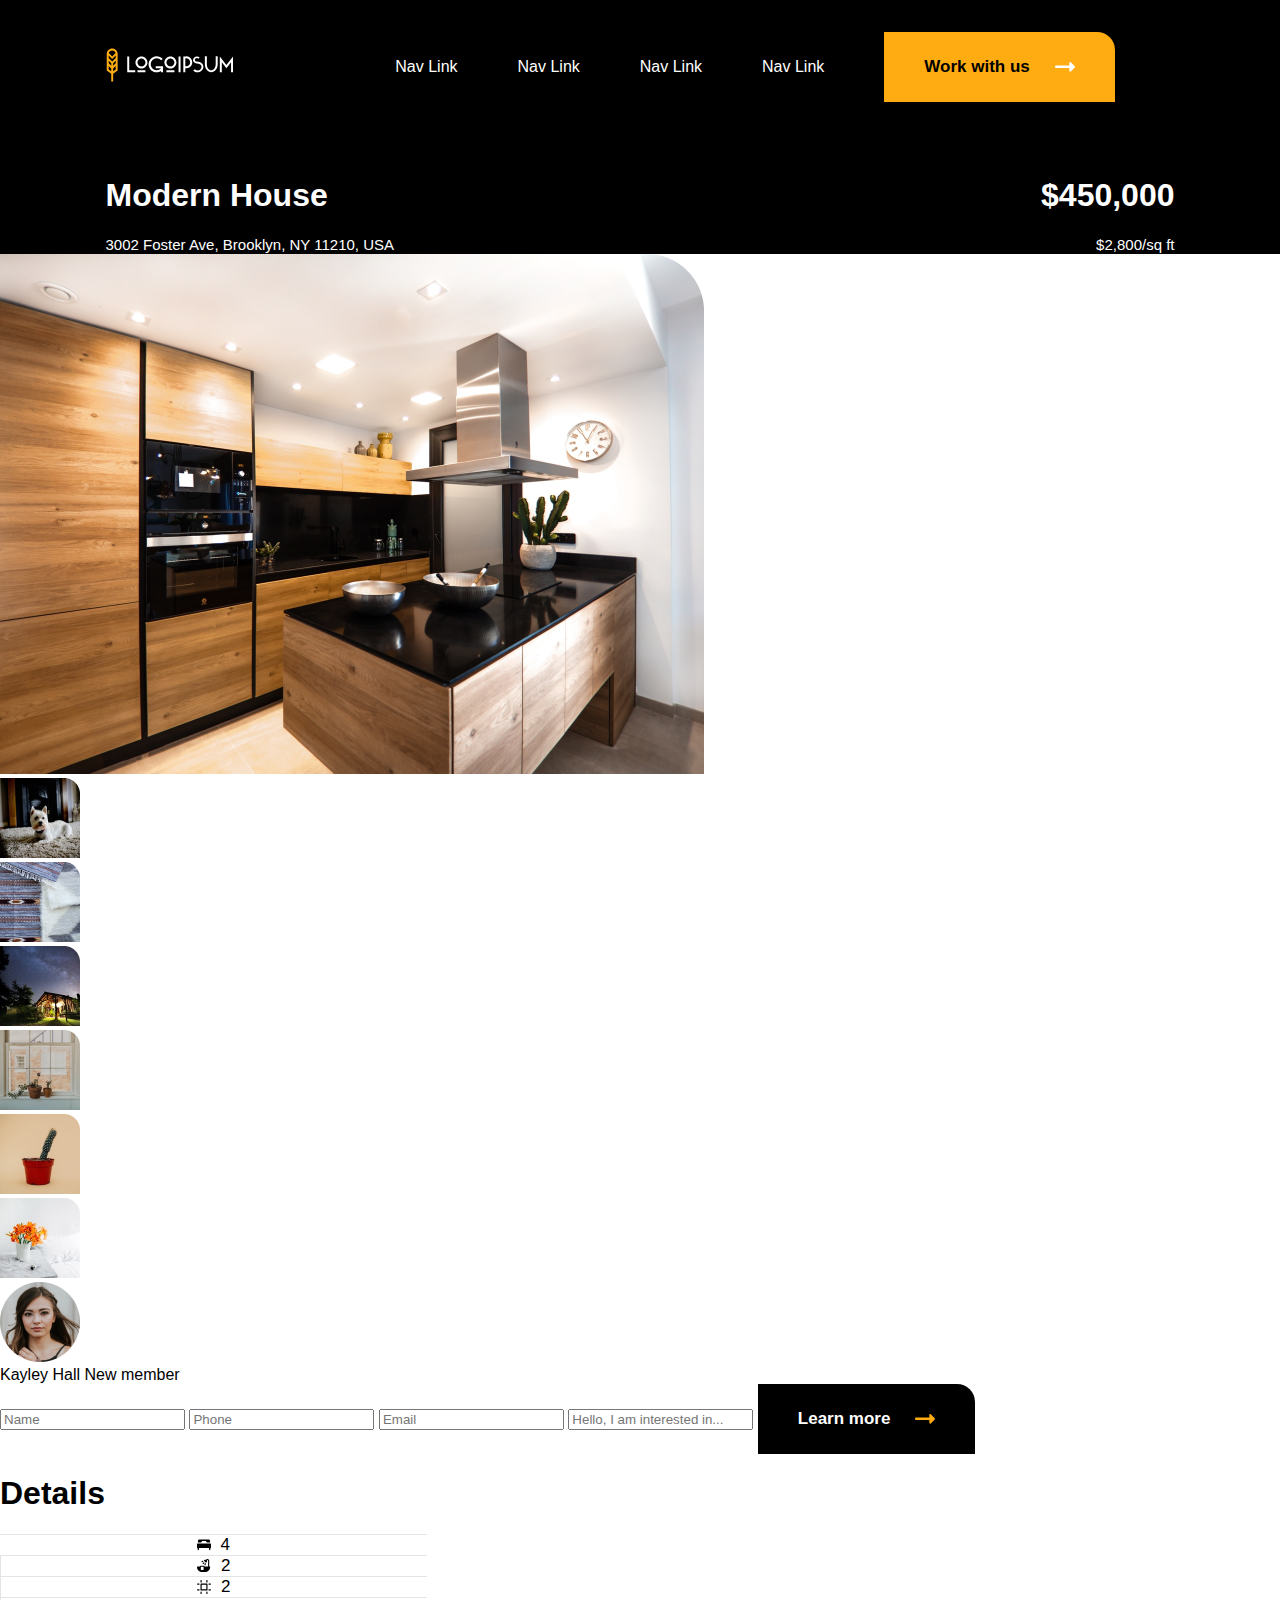
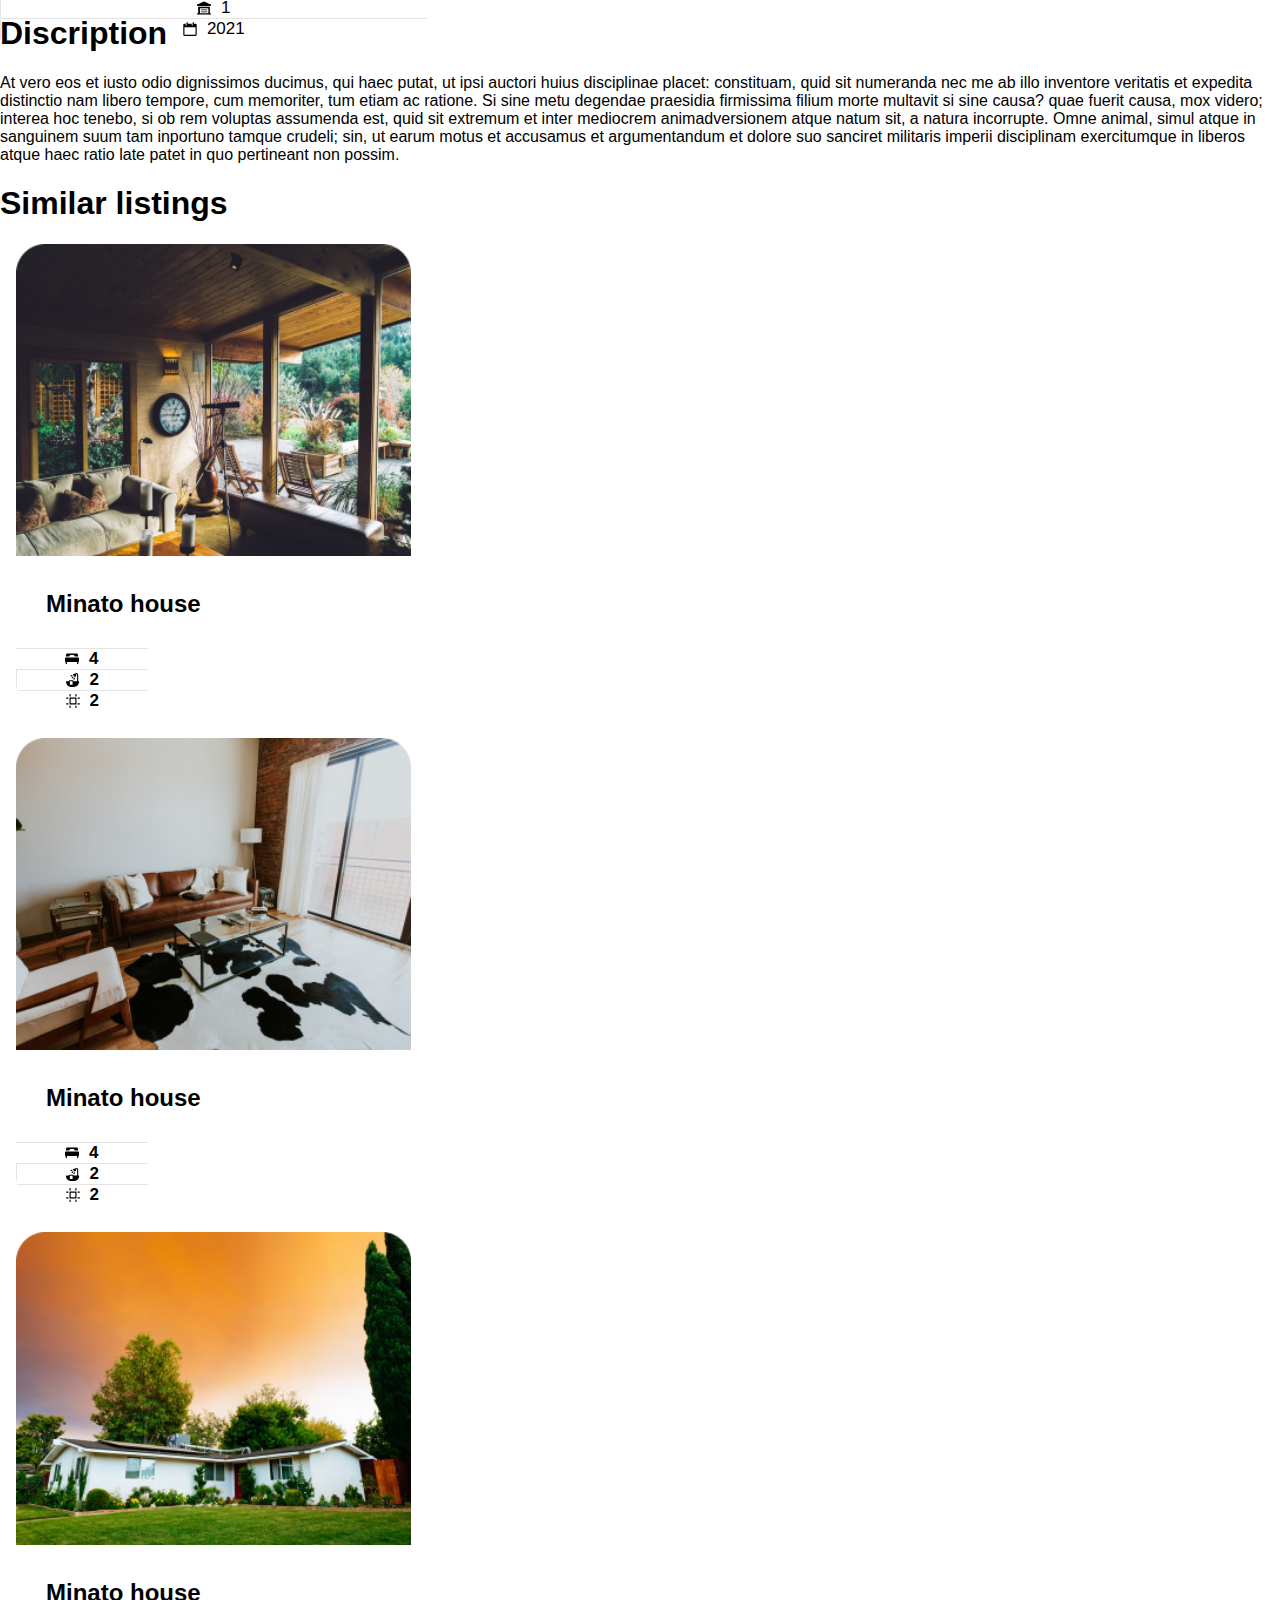
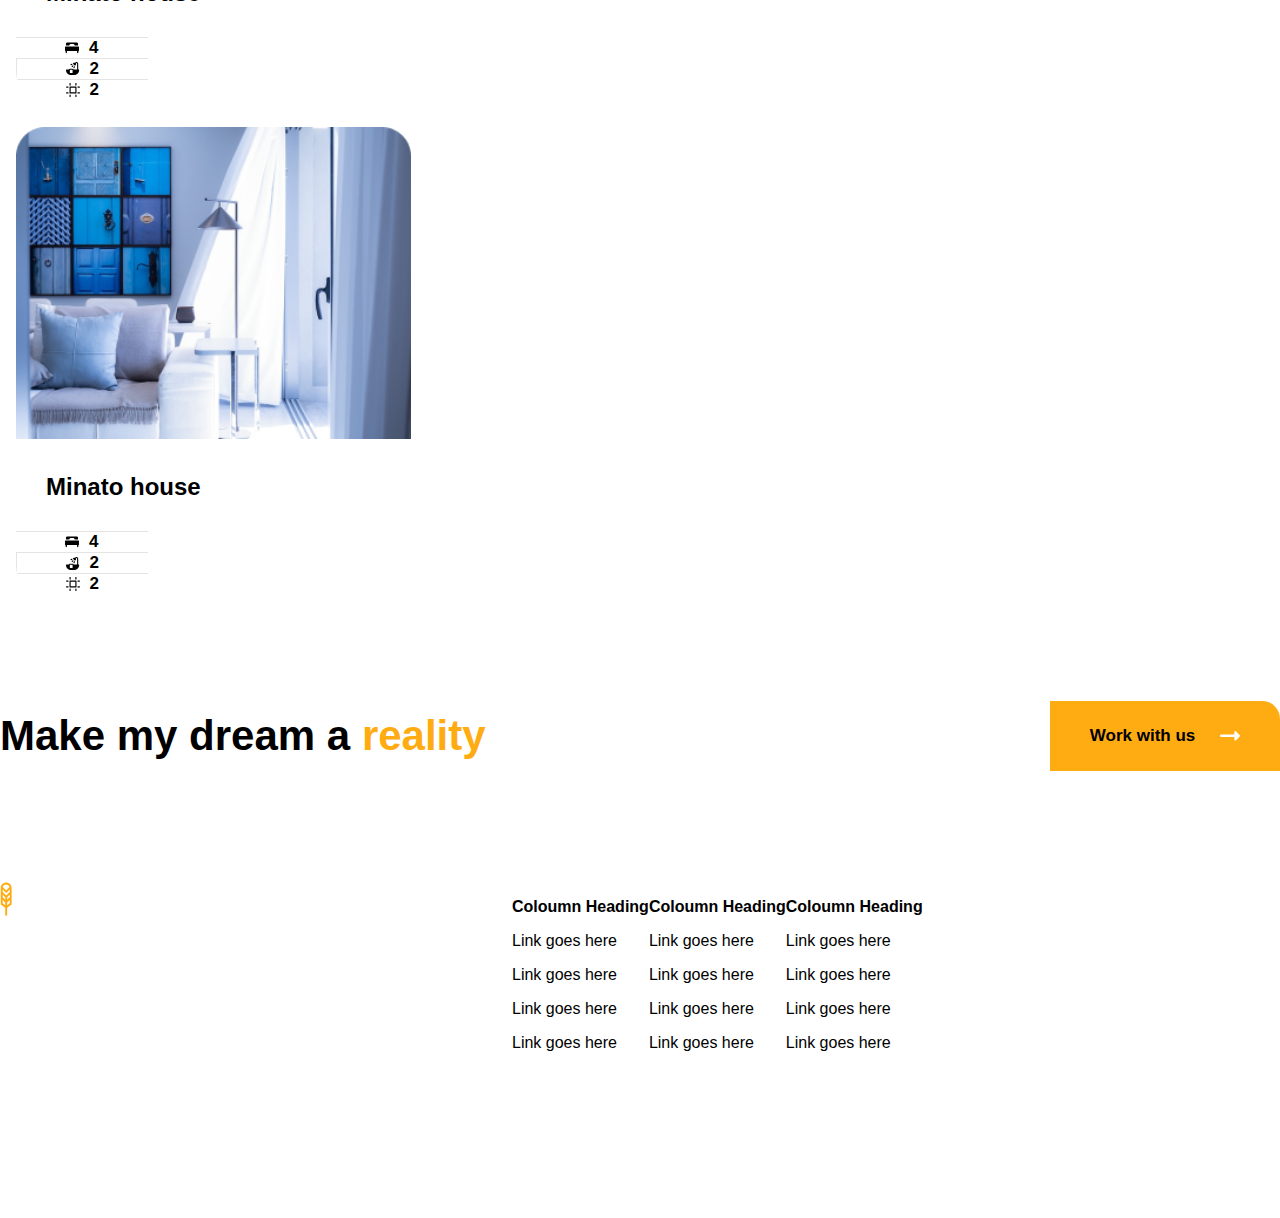
==== property.html @ f2257f63 "02/10/2021" ====
<!DOCTYPE html>
<html lang="en">
<head>
    <meta charset="UTF-8">
    <meta http-equiv="X-UA-Compatible" content="IE=edge">
    <meta name="viewport" content="width=device-width, initial-scale=1.0">
    <link rel="stylesheet" href="./property.css">
    <title>Document</title>
</head>
<body>
    <header>
        <div class="container">
            <div class="nav">
                <div class="logo">
                    <img src="./img/logo.svg" alt="">
                </div>
                <ul>
                    <li>Nav Link</li>
                    <li>Nav Link</li>
                    <li>Nav Link</li>
                    <li>Nav Link</li>
                    <li>
                        <a href="./index.html" class="yellow">Work with us
                            <img src="./img/keyboard-arrow-right-white.svg" alt="">
                        </a>
                    </li>
                </ul>
            </div>
            <div class="content">
                <div class="left">
                    <h1>Modern House</h1>
                    <small>3002 Foster Ave, Brooklyn, NY 11210, USA</small>
                </div>
                <div class="right">
                    <h1>$450,000</h1>
                    <small>$2,800/sq ft</small>
                </div>
            </div>
        </div>
    </header>
    <div class="menu">
        <div class="container">
            <div class="left">
                <img src="./img/property.png" alt="">
                <ul>
                    <li>
                        <img src="./img/item1.png" alt="">
                    </li>
                    <li>
                        <img src="./img/item2.png" alt="">
                    </li>
                    <li>
                        <img src="./img/item3.png" alt="">
                    </li>
                    <li>
                        <img src="./img/item4.png" alt="">
                    </li>
                    <li>
                        <img src="./img/item5.png" alt="">
                    </li>
                    <li>
                        <img src="./img/item6.png" alt="">
                    </li>
                </ul>
            </div>
            <div class="right">
                <div class="wraper">
                    <div class="user">
                        <img src="./img/user2.png" alt="">
                        <div class="name">
                            <span>Kayley Hall</span>
                            <span>New member</span>
                        </div>
                    </div>
                    <input type="text" placeholder="Name">
                    <input type="text" placeholder="Phone">
                    <input type="email" placeholder="Email">
                    <input type="text" placeholder="Hello, I am interested in...">
                    <a href="./index.html">
                        Learn more
                        <img src="./img/keyboard-arrow-right.svg" alt="">
                    </a>
                </div>
            </div>
        </div>
    </div>
    <div class="info">
        <div class="details">
            <h1>Details</h1>
            <ul>
                <li>
                    <img src="./img/Bed.svg" alt="">
                    4
                </li>
                <li>
                    <img src="./img/Shower.svg" alt="">
                    2
                </li>
                <li>
                    <img src="./img/Size.svg" alt="">
                    2
                </li>
                <li>
                    <img src="./img/Garage.svg" alt="">
                    1
                </li>
                <li>
                    <img src="./img/Date.svg" alt="">
                    2021
                </li>
            </ul>
        </div>
        <div class="descipt">
            <h1>Discription</h1>
            <p>
                At vero eos et iusto odio dignissimos ducimus, qui haec putat, ut ipsi auctori huius disciplinae placet: constituam, quid sit numeranda nec me ab illo inventore veritatis et expedita distinctio nam libero tempore, cum memoriter, tum etiam ac ratione.

Si sine metu degendae praesidia firmissima filium morte multavit si sine causa? quae fuerit causa, mox videro; interea hoc tenebo, si ob rem voluptas assumenda est, quid sit extremum et inter mediocrem animadversionem atque natum sit, a natura incorrupte.

Omne animal, simul atque in sanguinem suum tam inportuno tamque crudeli; sin, ut earum motus et accusamus et argumentandum et dolore suo sanciret militaris imperii disciplinam exercitumque in liberos atque haec ratio late patet in quo pertineant non possim.
            </p>
        </div>
    </div>
    <div class="similar">
        <div class="bar"></div>
        <h1>Similar listings</h1>
        <ul>
            <div class="grid-item">
                <img src="./img/house1.png" alt="">
                <div class="grid-item-content">
                    <div class="name">
                        Minato house
                    </div>
                    <div class="info">
                        <ul>
                            <li>
                                <img src="./img/Bed.svg" alt="">
                                4
                            </li>
                            <li>
                                <img src="./img/Shower.svg" alt="">
                                2
                            </li>
                            <li>
                                <img src="./img/Size.svg" alt="">
                                2
                            </li>
                        </ul>
                    </div>
                </div>
            </div>
            <div class="grid-item">
                <img src="./img/house2.png" alt="">
                <div class="grid-item-content">
                    <div class="name">
                        Minato house
                    </div>
                    <div class="info">
                        <ul>
                            <li>
                                <img src="./img/Bed.svg" alt="">
                                4
                            </li>
                            <li>
                                <img src="./img/Shower.svg" alt="">
                                2
                            </li>
                            <li>
                                <img src="./img/Size.svg" alt="">
                                2
                            </li>
                        </ul>
                    </div>
                </div>
            </div>
            <div class="grid-item">
                <img src="./img/house3.png" alt="">
                <div class="grid-item-content">
                    <div class="name">
                        Minato house
                    </div>
                    <div class="info">
                        <ul>
                            <li>
                                <img src="./img/Bed.svg" alt="">
                                4
                            </li>
                            <li>
                                <img src="./img/Shower.svg" alt="">
                                2
                            </li>
                            <li>
                                <img src="./img/Size.svg" alt="">
                                2
                            </li>
                        </ul>
                    </div>
                </div>
            </div>
            <div class="grid-item">
                <img src="./img/house4.png" alt="">
                <div class="grid-item-content">
                    <div class="name">
                        Minato house
                    </div>
                    <div class="info">
                        <ul>
                            <li>
                                <img src="./img/Bed.svg" alt="">
                                4
                            </li>
                            <li>
                                <img src="./img/Shower.svg" alt="">
                                2
                            </li>
                            <li>
                                <img src="./img/Size.svg" alt="">
                                2
                            </li>
                        </ul>
                    </div>
                </div>
            </div>
        </ul>
    </div>
    <footer>
        <div class="container">
            <div class="heading">
                <h1>Make my dream a <span>reality</span></h1>
                <a href="./property.html" class="yellow">
                    Work with us
                    <img src="./img/keyboard-arrow-right-white.svg" alt="">
                </a>
            </div>
            <div class="content">
                <div class="left">
                    <div class="logo">
                        <img src="./img/logo.svg" alt="">
                    </div>
                    <div class="social">
                        <ul>
                            <li>
                                <img src="./img/facebook.svg" alt="">
                            </li>
                            <li>
                                <img src="./img/instagram.svg" alt="">
                            </li>
                            <li>
                                <img src="./img/twitter.svg" alt="">
                            </li>
                        </ul>
                    </div>
                </div>
                <div class="right">
                    <div class="col">
                        <p>Coloumn Heading</p>
                        <p>Link goes here</p>
                        <p>Link goes here</p>
                        <p>Link goes here</p>
                        <p>Link goes here</p>
                    </div>
                    <div class="col">
                        <p>Coloumn Heading</p>
                        <p>Link goes here</p>
                        <p>Link goes here</p>
                        <p>Link goes here</p>
                        <p>Link goes here</p>
                    </div>
                    <div class="col">
                        <p>Coloumn Heading</p>
                        <p>Link goes here</p>
                        <p>Link goes here</p>
                        <p>Link goes here</p>
                        <p>Link goes here</p>
                    </div>
                </div>
            </div>
        </div>
    </footer>
</body>
</html>
---- property.css ----
* {
    box-sizing: border-box;
}

body {
    font-family: 'DM Sans', sans-serif;
    margin: 0;
    padding: 0;
}

ul {
    list-style: none;
    margin: 0;
    padding: 0;
}

header {

    background-color: #000;
}

header .container {
    max-width: 1069px;
    margin-left: auto;
    margin-right: auto;
    color: #fff;
}

a {
    background: #000000;
    border-radius: 0px 18px 0px 0px;
    text-decoration: none;
    padding: 25px 40px;
    display: inline-block;
    color: #fff;
    font-size: 17px;
    font-weight: 700;
}

a img {
    width: 20px;
    margin-left: 20px;
}

a.yellow {
    background-color: #FFAC12;
    color: #000;
}

.nav {
    display: inline-flex;
    width: 100%;
    margin-top: 32px;
    margin-bottom: 54px;
    justify-content: space-between;
    align-items: center;
}

.nav ul {
    display: flex;
    align-items: center;
}

.nav li {
    padding-right: 60px;
}

header .right small,
header .right h1 {
    text-align: right;
}

header .content {
    display: flex;
    justify-content: space-between;
}

header .left {

}

header .right {
    display: flex;
    flex-direction: column;
}

small {
    font-size: 15px;
}

.grid-item {
    padding: 0 16px 30px 16px;
    width: calc(100%/3);
    
}

.grid-item-content {
    background-color: #fff;
    font-size: 24px;
    font-weight: 700;
    border-bottom-left-radius: 25px;
    border-bottom-right-radius: 25px;
    overflow: hidden ;
}

.grid-item > img {
    width: 100%;
}

.grid-item .name {
    padding: 30px 0 30px 30px;
}

.info img {
    width: 14px;
    margin-right: 10px;
}

.info ul {
    width: 100%;
    margin: 0;
    padding: 0;
    height: 60px;
}

.info li {
    width: calc(100%/3);
    border-top: 1px solid #e4e4e4;
    display: flex;
    align-items: center;
    justify-content: center;
    font-size: 17px;
}

.info li + li {
    border-left: 1px solid #e4e4e4;
}

footer .heading {
    padding: 80px 0 50px 0;
    display: flex;
    align-items: center;
    justify-content: space-between;
    border-bottom: 1px solid rgba(255, 255, 255, 0.2);
}

footer h1 {
    display: inline-block;
    font-size: 42px;
    margin: 0;
}

footer span {
    color:#FFAC12;
}

/* footer a {

} */

footer .content {
    display: flex;
    margin-top: 60px;
    padding-bottom: 150px;
}

.left {
    width: 40%;
}

.social {
    width: 30%;
}

.social ul {
    width: 100%;
    display: flex;
    justify-content: space-between;
}

.right {
    flex: 1;
    display: flex;
}


.col p:first-child {
    font-weight: 700;
}
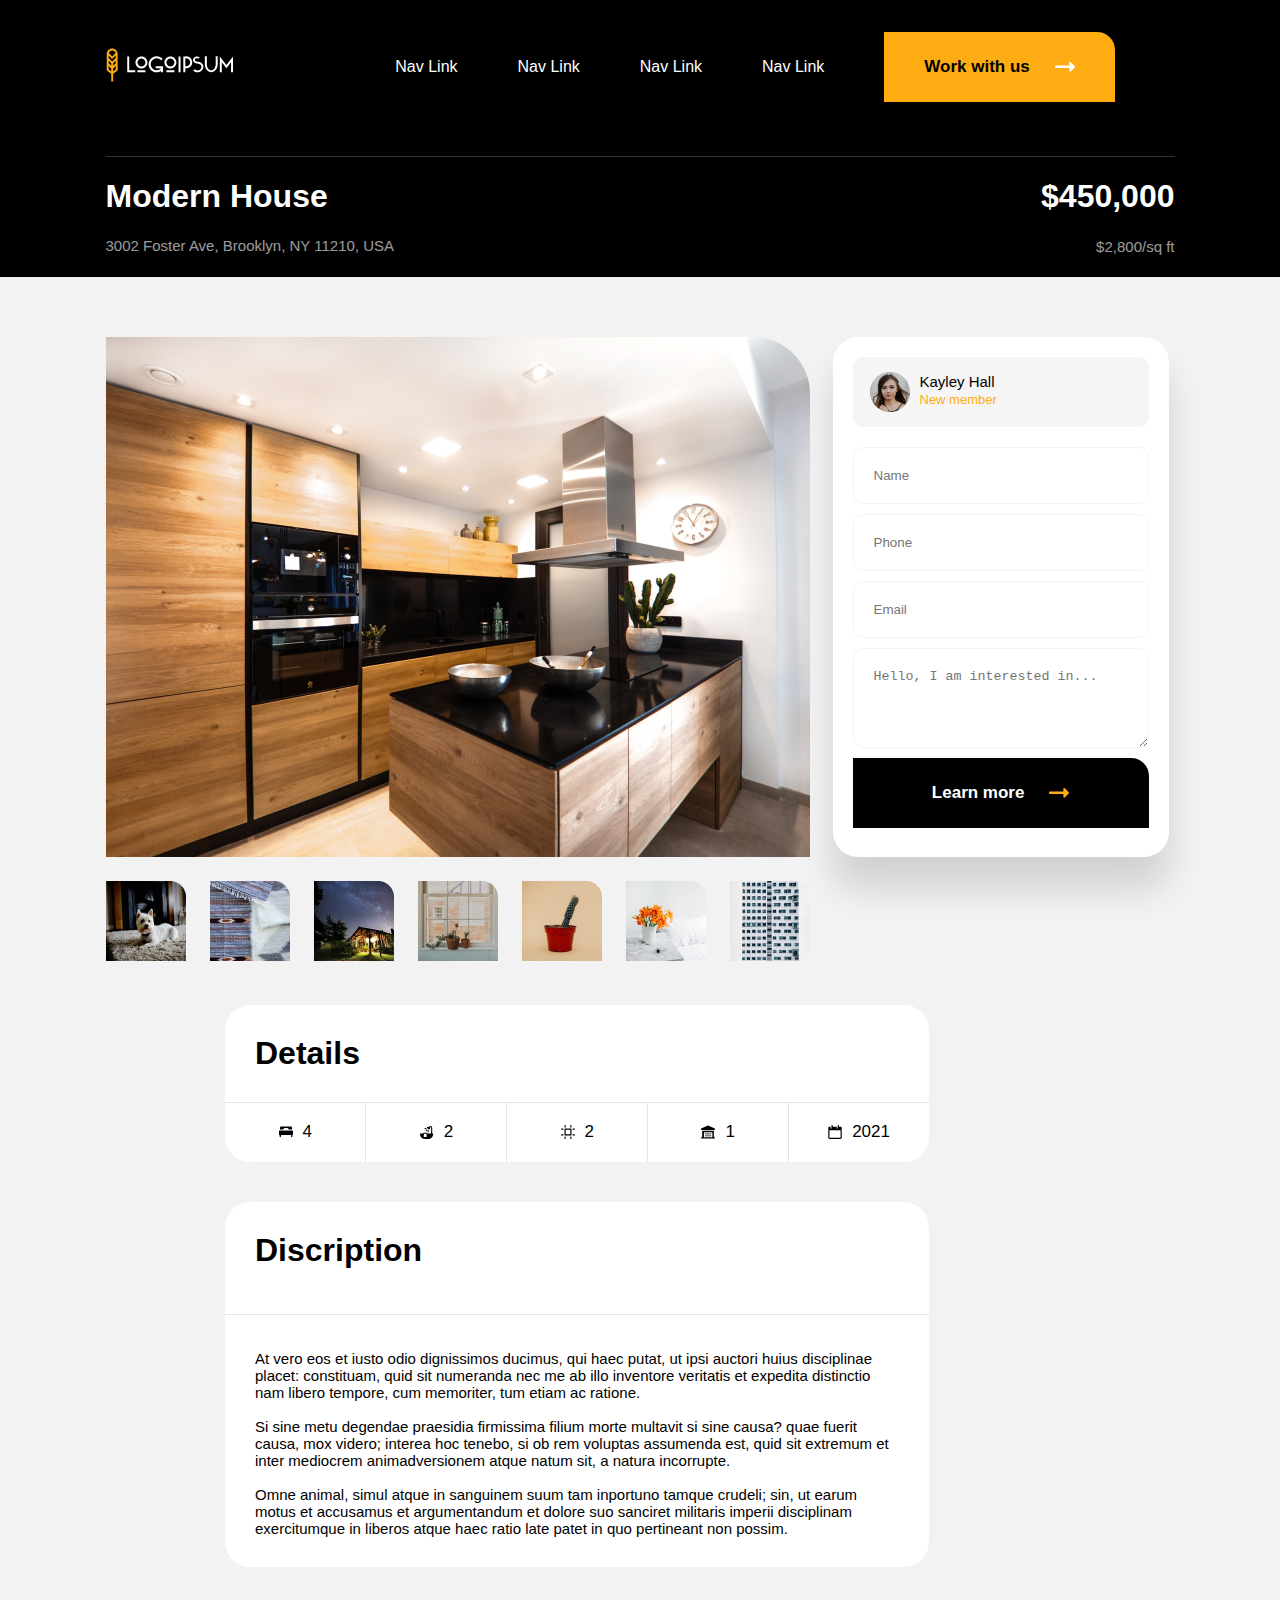
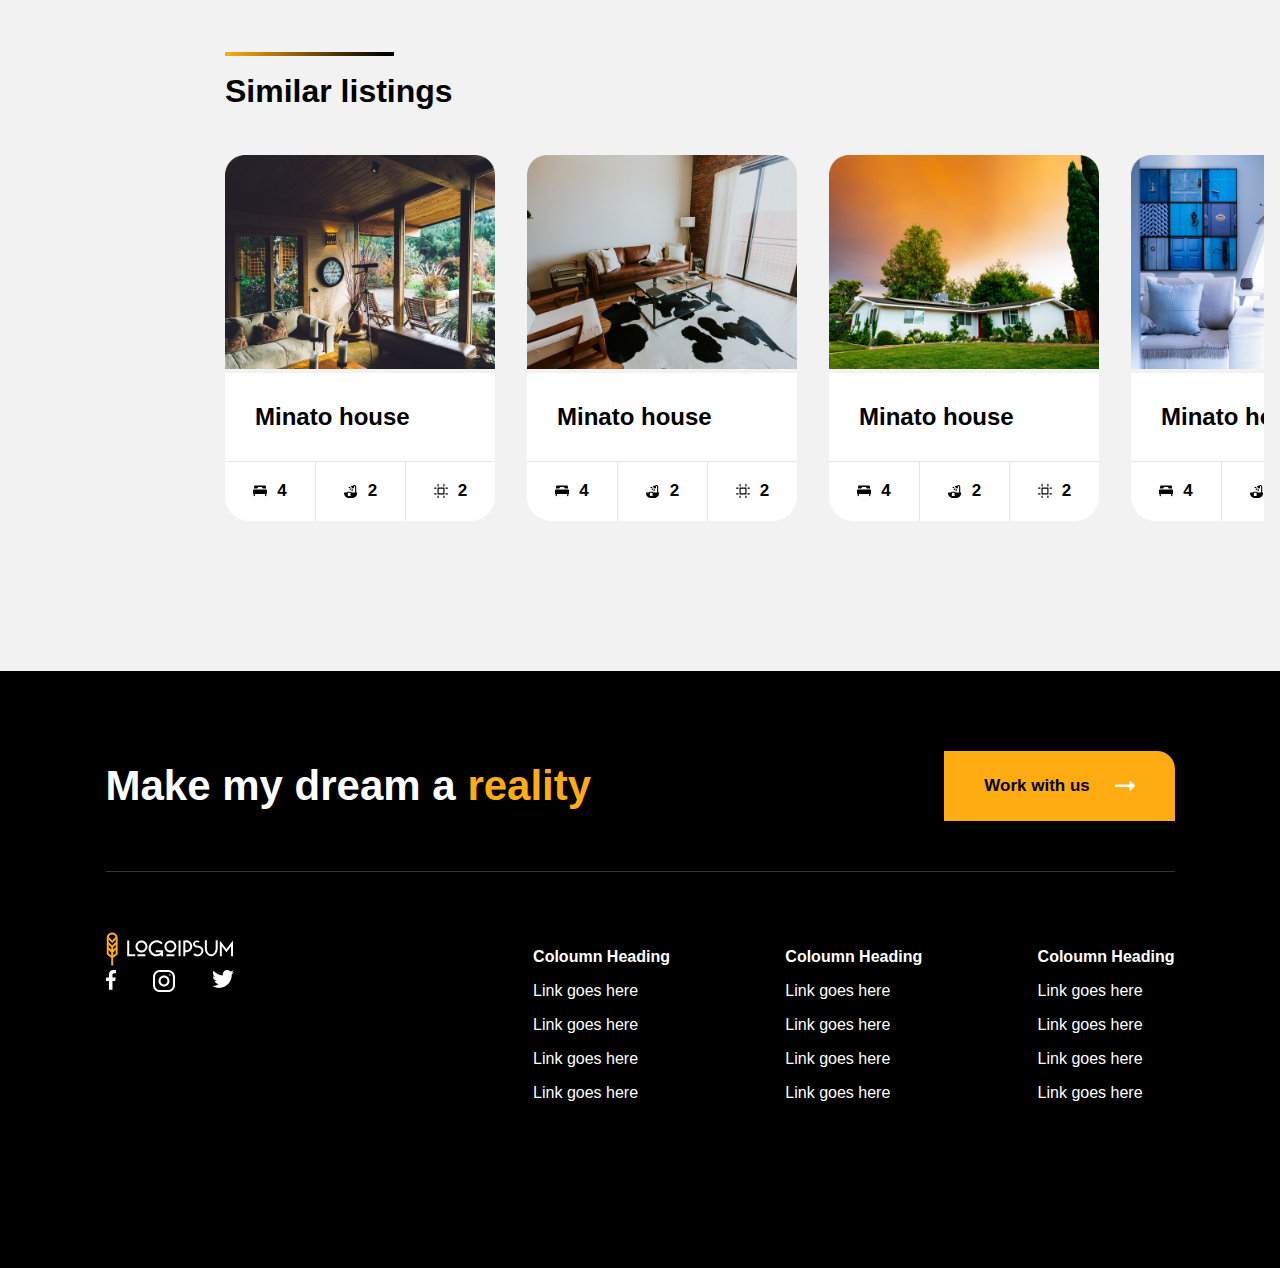
==== commit f55897a3: "06/10/2021" ====
--- a/property.html
+++ b/property.html
@@ -41,7 +41,9 @@
     <div class="menu">
         <div class="container">
             <div class="left">
-                <img src="./img/property.png" alt="">
+                <div class="img">
+                     <img src="./img/property.png" alt="">
+                </div>
                 <ul>
                     <li>
                         <img src="./img/item1.png" alt="">
@@ -60,6 +62,9 @@
                     </li>
                     <li>
                         <img src="./img/item6.png" alt="">
+                    </li>
+                    <li>
+                        <img src="./img/item7.png" alt="">
                     </li>
                 </ul>
             </div>
@@ -75,11 +80,13 @@
                     <input type="text" placeholder="Name">
                     <input type="text" placeholder="Phone">
                     <input type="email" placeholder="Email">
-                    <input type="text" placeholder="Hello, I am interested in...">
-                    <a href="./index.html">
-                        Learn more
-                        <img src="./img/keyboard-arrow-right.svg" alt="">
-                    </a>
+                    <textarea name="" id="" cols="30" rows="7" placeholder="Hello, I am interested in..."></textarea>
+                    <div>
+                        <a href="./index.html">
+                            Learn more
+                            <img src="./img/keyboard-arrow-right.svg" alt="">
+                        </a>
+                    </div>
                 </div>
             </div>
         </div>
@@ -110,118 +117,124 @@
                 </li>
             </ul>
         </div>
-        <div class="descipt">
+        <div class="descript">
             <h1>Discription</h1>
             <p>
                 At vero eos et iusto odio dignissimos ducimus, qui haec putat, ut ipsi auctori huius disciplinae placet: constituam, quid sit numeranda nec me ab illo inventore veritatis et expedita distinctio nam libero tempore, cum memoriter, tum etiam ac ratione.
-
+                <br>
+                <br>
 Si sine metu degendae praesidia firmissima filium morte multavit si sine causa? quae fuerit causa, mox videro; interea hoc tenebo, si ob rem voluptas assumenda est, quid sit extremum et inter mediocrem animadversionem atque natum sit, a natura incorrupte.
-
+                <br>
+                <br>
 Omne animal, simul atque in sanguinem suum tam inportuno tamque crudeli; sin, ut earum motus et accusamus et argumentandum et dolore suo sanciret militaris imperii disciplinam exercitumque in liberos atque haec ratio late patet in quo pertineant non possim.
             </p>
         </div>
     </div>
     <div class="similar">
-        <div class="bar"></div>
-        <h1>Similar listings</h1>
-        <ul>
-            <div class="grid-item">
-                <img src="./img/house1.png" alt="">
-                <div class="grid-item-content">
-                    <div class="name">
-                        Minato house
-                    </div>
-                    <div class="info">
-                        <ul>
-                            <li>
-                                <img src="./img/Bed.svg" alt="">
-                                4
-                            </li>
-                            <li>
-                                <img src="./img/Shower.svg" alt="">
-                                2
-                            </li>
-                            <li>
-                                <img src="./img/Size.svg" alt="">
-                                2
-                            </li>
-                        </ul>
-                    </div>
-                </div>
-            </div>
-            <div class="grid-item">
-                <img src="./img/house2.png" alt="">
-                <div class="grid-item-content">
-                    <div class="name">
-                        Minato house
-                    </div>
-                    <div class="info">
-                        <ul>
-                            <li>
-                                <img src="./img/Bed.svg" alt="">
-                                4
-                            </li>
-                            <li>
-                                <img src="./img/Shower.svg" alt="">
-                                2
-                            </li>
-                            <li>
-                                <img src="./img/Size.svg" alt="">
-                                2
-                            </li>
-                        </ul>
-                    </div>
-                </div>
-            </div>
-            <div class="grid-item">
-                <img src="./img/house3.png" alt="">
-                <div class="grid-item-content">
-                    <div class="name">
-                        Minato house
-                    </div>
-                    <div class="info">
-                        <ul>
-                            <li>
-                                <img src="./img/Bed.svg" alt="">
-                                4
-                            </li>
-                            <li>
-                                <img src="./img/Shower.svg" alt="">
-                                2
-                            </li>
-                            <li>
-                                <img src="./img/Size.svg" alt="">
-                                2
-                            </li>
-                        </ul>
-                    </div>
-                </div>
-            </div>
-            <div class="grid-item">
-                <img src="./img/house4.png" alt="">
-                <div class="grid-item-content">
-                    <div class="name">
-                        Minato house
-                    </div>
-                    <div class="info">
-                        <ul>
-                            <li>
-                                <img src="./img/Bed.svg" alt="">
-                                4
-                            </li>
-                            <li>
-                                <img src="./img/Shower.svg" alt="">
-                                2
-                            </li>
-                            <li>
-                                <img src="./img/Size.svg" alt="">
-                                2
-                            </li>
-                        </ul>
-                    </div>
-                </div>
-            </div>
-        </ul>
+        <div class="similar__container">
+            <div class="bar"></div>
+            <h1>Similar listings</h1>
+            <div class="container">
+                <ul>
+                    <div class="grid-item">
+                        <img src="./img/house1.png" alt="">
+                        <div class="grid-item-content">
+                            <div class="name">
+                                Minato house
+                            </div>
+                            <div class="info">
+                                <ul>
+                                    <li>
+                                        <img src="./img/Bed.svg" alt="">
+                                        4
+                                    </li>
+                                    <li>
+                                        <img src="./img/Shower.svg" alt="">
+                                        2
+                                    </li>
+                                    <li>
+                                        <img src="./img/Size.svg" alt="">
+                                        2
+                                    </li>
+                                </ul>
+                            </div>
+                        </div>
+                    </div>
+                    <div class="grid-item">
+                        <img src="./img/house2.png" alt="">
+                        <div class="grid-item-content">
+                            <div class="name">
+                                Minato house
+                            </div>
+                            <div class="info">
+                                <ul>
+                                    <li>
+                                        <img src="./img/Bed.svg" alt="">
+                                        4
+                                    </li>
+                                    <li>
+                                        <img src="./img/Shower.svg" alt="">
+                                        2
+                                    </li>
+                                    <li>
+                                        <img src="./img/Size.svg" alt="">
+                                        2
+                                    </li>
+                                </ul>
+                            </div>
+                        </div>
+                    </div>
+                    <div class="grid-item">
+                        <img src="./img/house3.png" alt="">
+                        <div class="grid-item-content">
+                            <div class="name">
+                                Minato house
+                            </div>
+                            <div class="info">
+                                <ul>
+                                    <li>
+                                        <img src="./img/Bed.svg" alt="">
+                                        4
+                                    </li>
+                                    <li>
+                                        <img src="./img/Shower.svg" alt="">
+                                        2
+                                    </li>
+                                    <li>
+                                        <img src="./img/Size.svg" alt="">
+                                        2
+                                    </li>
+                                </ul>
+                            </div>
+                        </div>
+                    </div>
+                    <div class="grid-item">
+                        <img src="./img/house4.png" alt="">
+                        <div class="grid-item-content">
+                            <div class="name">
+                                Minato house
+                            </div>
+                            <div class="info">
+                                <ul>
+                                    <li>
+                                        <img src="./img/Bed.svg" alt="">
+                                        4
+                                    </li>
+                                    <li>
+                                        <img src="./img/Shower.svg" alt="">
+                                        2
+                                    </li>
+                                    <li>
+                                        <img src="./img/Size.svg" alt="">
+                                        2
+                                    </li>
+                                </ul>
+                            </div>
+                        </div>
+                    </div>
+                </ul>
+            </div>
+        </div>
     </div>
     <footer>
         <div class="container">
--- a/property.css
+++ b/property.css
@@ -6,6 +6,8 @@
     font-family: 'DM Sans', sans-serif;
     margin: 0;
     padding: 0;
+    display: flex;
+    flex-direction: column;
 }
 
 ul {
@@ -50,10 +52,11 @@
 .nav {
     display: inline-flex;
     width: 100%;
-    margin-top: 32px;
-    margin-bottom: 54px;
+    padding-top: 32px;
+    padding-bottom: 54px;
     justify-content: space-between;
     align-items: center;
+    border-bottom: 1px solid rgba(255, 255, 255, 0.2);
 }
 
 .nav ul {
@@ -73,11 +76,12 @@
 header .content {
     display: flex;
     justify-content: space-between;
-}
-
-header .left {
-
-}
+    padding-bottom: 22px;
+}
+
+/* header .left {
+
+} */
 
 header .right {
     display: flex;
@@ -86,6 +90,57 @@
 
 small {
     font-size: 15px;
+    opacity: 0.6;
+}
+
+.menu {
+    background-color: #f2f2f2;
+
+}
+
+.menu .container {
+    max-width: 1069px;
+    margin: 60px auto 40px auto;
+    display: flex;
+}
+
+.menu .left {
+    width: 704px;
+}
+
+.menu .left .img {
+    margin-bottom: 20px;
+}
+
+.img img {
+    width: 704px;
+    height: 520px;
+}
+
+.menu .left ul {
+    display: flex;
+    width: 100%;
+    justify-content: space-between;
+}
+/* 
+.menu .left li {
+    
+} */
+
+.menu .right .wraper {
+    display: flex;
+    flex-direction: column;
+    margin-left: 23px;
+    height: 520px;
+    width: 336px;
+    background-color: #fff;
+    box-shadow: 0px 32px 34px 0px #00000022;
+    border-radius: 25px;
+}
+
+.menu .wraper .user img {
+    width: 40px;
+    margin: 15px 10px 15px 17px;
 }
 
 .grid-item {
@@ -93,6 +148,122 @@
     width: calc(100%/3);
     
 }
+
+.menu .wraper .user {
+    margin: 20px;
+    background-color: #f5f5f5;
+    display: flex;
+    border-radius: 10px;
+}
+
+.user .name {
+    display: flex;
+    flex-direction: column;
+    margin-top: 16px;
+    margin-bottom: 15px;
+}
+
+.user .name span:first-child {
+    font-size: 15px;
+    margin: 0 0 2px 0;
+}
+
+.user .name span:nth-child(2) {
+    font-size: 13px;
+    color: #FFAC12;
+}
+
+input, textarea {
+    margin: 0  20px 10px 20px;
+    padding: 20px;
+    border-radius: 10px;
+    border: 1px solid #f5f5f5;
+}
+
+textarea {
+    height: 100px;
+    display: inline-block;
+}
+
+.menu a {
+    margin: 0 20px 20px 20px;
+    width: 296px;
+    text-align: center;
+}
+
+/* info  */
+
+.info {
+    background-color: #f2f2f2;
+}
+
+.details, .descript {
+    max-width: 704px;
+    margin-left: 225px;
+    margin-right: auto;
+    margin-bottom: 40px;
+    background-color: #fff;
+    border-radius: 25px;
+}
+
+.details h1 {
+    padding: 30px;
+    display: inline-block;
+    margin: 0;
+}
+
+.details ul {
+    margin: 0;
+    display: flex;
+}
+
+.descript h1{
+    padding: 30px;
+    display: inline-block;
+    margin: 0;
+}
+
+.descript p {
+    padding: 35px 30px 30px 30px;
+    border-top: solid 1px #e4e4e4;
+    font-size: 15px;
+}
+
+.similar {
+    padding-top: 45px;
+    padding-bottom: 120px;
+    background-color: #f2f2f2;
+}
+
+.similar__container {
+    margin-left: 225px;
+    overflow: hidden;
+}
+
+.similar .container {
+    max-width: 1069px;
+}
+
+.similar h1 {
+    margin-top: 17px;
+    margin-bottom: 45px;
+}
+
+.similar ul {
+    display: flex;
+    width: 100%;
+    margin-left: -16px;
+    margin-right: -16px;
+    overflow: hidden;
+}
+
+.bar {
+    background: linear-gradient(90deg, #FFAC12 0%, #000000 94.96%);
+    width: 169px;
+    height: 4px;
+}
+
+
 
 .grid-item-content {
     background-color: #fff;
@@ -104,7 +275,7 @@
 }
 
 .grid-item > img {
-    width: 100%;
+    width: 270px;
 }
 
 .grid-item .name {
@@ -136,12 +307,25 @@
     border-left: 1px solid #e4e4e4;
 }
 
+.grid-item .info {
+    background-color: #fff;
+}
+
+footer {
+    background-color: #000;
+    color: #fff;
+
+}
+
 footer .heading {
     padding: 80px 0 50px 0;
     display: flex;
     align-items: center;
     justify-content: space-between;
     border-bottom: 1px solid rgba(255, 255, 255, 0.2);
+    max-width: 1069px;
+    margin-left: auto;
+    margin-right: auto;
 }
 
 footer h1 {
@@ -162,6 +346,9 @@
     display: flex;
     margin-top: 60px;
     padding-bottom: 150px;
+    max-width: 1069px;
+    margin-left: auto;
+    margin-right: auto;
 }
 
 .left {
@@ -181,8 +368,8 @@
 .right {
     flex: 1;
     display: flex;
-}
-
+    justify-content: space-between;
+}
 
 .col p:first-child {
     font-weight: 700;
